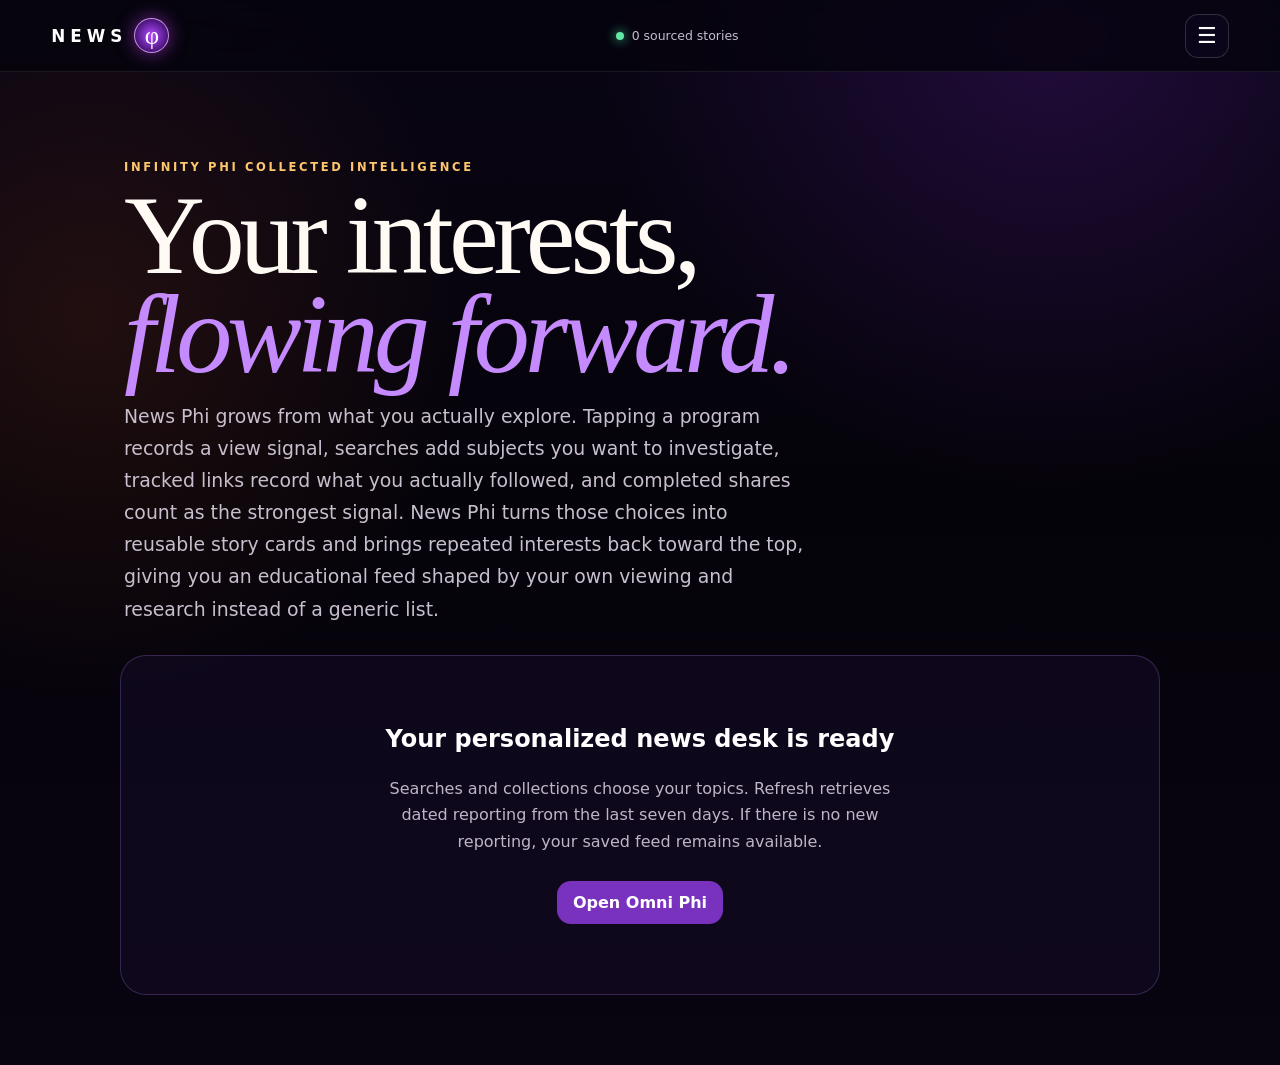
==== index.html @ f6aee5b0 "Restore dated personalized news, deduplicate sources and retain feed on outages" ====
<!doctype html>
<html lang="en">
<head>
  <meta charset="utf-8" />
  <meta name="viewport" content="width=device-width, initial-scale=1, viewport-fit=cover" />
  <title>News Phi — Collected Intelligence</title>
  <meta name="description" content="A living feed built from Infinity Phi cards plus the programs, searches, tracked clicks, and completed shares you choose across the Infinity network." />
  <meta name="theme-color" content="#080515" />
  <link rel="canonical" href="https://www-infinity4.github.io/News-Phi/" />
  <meta property="og:type" content="website" />
  <meta property="og:title" content="News Phi — Collected Intelligence" />
  <meta property="og:description" content="Your selected cards, program views, searches, tracked share-link clicks, and completed shares become reusable news and research paths." />
  <meta property="og:url" content="https://www-infinity4.github.io/News-Phi/" />
  <meta name="twitter:card" content="summary" />
  <link rel="manifest" href="manifest.webmanifest" />
  <link rel="stylesheet" href="styles.css" />
  <style>html{scroll-behavior:auto!important}</style>
<style>.news-card{position:relative}.hide-story{position:absolute;right:8px;top:8px;min-width:36px;min-height:36px;font-size:20px;z-index:2}.card-meta{padding-right:28px}</style></head>
<body>
  <header class="topbar">
    <a class="brand" href="./" aria-label="News Phi home"><strong>NEWS</strong><span>φ</span></a>
    <div class="sync-state"><i></i><span id="syncLabel">Reading shared cards</span></div>
  </header>

  <main class="shell">
    <section class="feed-head">
      <p class="eyebrow">Infinity Phi collected intelligence</p>
      <h1>Your interests,<br><em>flowing forward.</em></h1>
      <p class="intro">News Phi grows from what you actually explore. Tapping a program records a view signal, searches add subjects you want to investigate, tracked links record what you actually followed, and completed shares count as the strongest signal. News Phi turns those choices into reusable story cards and brings repeated interests back toward the top, giving you an educational feed shaped by your own viewing and research instead of a generic list.</p>
    </section>

<section class="feed" id="feed" aria-live="polite">
      <div class="loading-card">Synchronizing collected cards…</div>
    </section>
  </main>

  <dialog class="story-dialog" id="storyDialog">
    <button class="dialog-close" id="closeStory" type="button" aria-label="Close full card">×</button>
    <article id="storyContent"></article>
  </dialog>

  <script src="tracking.js?v=20260913-click1"></script>
  <script src="https://www-infinity4.github.io/Control-Phi/control-phi.js?v=20260914-wallet1" onerror="this.onerror=null;this.src='https://www-infinity4.github.io/News-Phi/control-phi.js?v=20260914-wallet1'"></script>
  <script src="https://www-infinity4.github.io/TV-Database/js/auth.js?v=20260929-news1"></script>
  <script>window.STARQUEST_LEDGER_CONFIG=window.STARQUEST_LEDGER_CONFIG||{endpoint:"https://starquest-ledger.marvaseater.workers.dev"};</script>
  <script src="https://www-infinity4.github.io/TV-Database/js/starquest-cloud-ledger.js?v=20260929-news2"></script>
<script src="news-phi-core.js?v=20261004-signal2"></script>
  <script src="https://www-infinity4.github.io/QuantaPhi/cloud-wallet-client.js?v=20261003-device-recovery3"></script>
<script src="news-phi-bridges.js?v=20261004-bridge2"></script>
  <script src="monitor-refresh-loop.js?v=20261004-fresh10"></script>
<script src="news-phi-extras.js?v=20261004-merge1"></script>
</body>
</html>
---- styles.css ----
:root {
  color-scheme: dark;
  --bg:#06040d;
  --ink:#fffaf4;
  --muted:#b9afc4;
  --orange:#ff8c32;
  --gold:#ffc76d;
  --violet:#9a50ff;
  --panel:rgba(17,10,28,.9);
  font-family:Inter,ui-sans-serif,system-ui,-apple-system,BlinkMacSystemFont,"Segoe UI",sans-serif;
}
*{box-sizing:border-box}
html{min-height:100%;background:var(--bg);scroll-behavior:smooth}
body{min-height:100vh;margin:0;color:var(--ink);background:radial-gradient(circle at 82% 4%,rgba(129,39,213,.2),transparent 28rem),radial-gradient(circle at 7% 30%,rgba(255,106,34,.11),transparent 24rem),linear-gradient(180deg,#090514,#05030a 46%,#080410)}
body::before{content:"";position:fixed;inset:0;pointer-events:none;opacity:.28;background-image:radial-gradient(circle at 15% 20%,#fff 0 1px,transparent 1.4px),radial-gradient(circle at 70% 12%,#ad7cff 0 1px,transparent 1.3px),radial-gradient(circle at 82% 64%,#ff9b58 0 1px,transparent 1.3px);background-size:210px 250px,280px 310px,330px 360px;z-index:-1}
button,input{font:inherit}
.sr-only{position:absolute!important;width:1px!important;height:1px!important;padding:0!important;margin:-1px!important;overflow:hidden!important;clip:rect(0,0,0,0)!important;white-space:nowrap!important;border:0!important}
.topbar{position:sticky;top:0;z-index:20;min-height:72px;padding:max(10px,env(safe-area-inset-top)) max(14px,4vw) 10px;display:grid;grid-template-columns:auto 1fr auto;align-items:center;gap:14px;background:rgba(6,4,13,.82);border-bottom:1px solid rgba(255,255,255,.08);backdrop-filter:blur(18px) saturate(1.25)}
.brand{display:flex;align-items:center;gap:7px;color:white;text-decoration:none}.brand strong{font-size:1.05rem;letter-spacing:.3em}.brand span{display:grid;place-items:center;width:35px;height:35px;border:1px solid rgba(240,189,255,.75);border-radius:50%;background:radial-gradient(circle,#b34cff,#481378 70%);box-shadow:0 0 18px rgba(194,67,255,.55);font:1.55rem Georgia,serif}
.sync-state{justify-self:center;display:flex;align-items:center;gap:8px;color:#c6bdcf;font-size:.78rem}.sync-state i{width:8px;height:8px;border-radius:50%;background:#64e6a4;box-shadow:0 0 11px #48e699}
.refresh{min-height:40px;padding:0 13px;border:1px solid rgba(255,169,91,.35);border-radius:13px;color:white;background:rgba(113,45,5,.25);font-weight:760}
.shell{width:min(1040px,calc(100% - 22px));margin:0 auto;padding-bottom:70px}
.feed-head{padding:clamp(36px,8vw,88px) 4px 30px}.eyebrow{margin:0;color:var(--gold);font-size:.72rem;font-weight:850;letter-spacing:.23em;text-transform:uppercase}.feed-head h1{max-width:900px;margin:12px 0 17px;font-family:Georgia,"Times New Roman",serif;font-size:clamp(2.8rem,10vw,7rem);font-weight:400;line-height:.88;letter-spacing:-.045em}.feed-head h1 em{color:#c68aff;font-weight:400}.intro{max-width:680px;margin:0;color:#c8bfce;font-size:clamp(1rem,2.6vw,1.18rem);line-height:1.7}
.feed-tools{position:sticky;top:72px;z-index:10;margin:0 0 18px;padding:10px 0;display:flex;align-items:center;gap:12px;background:linear-gradient(180deg,rgba(6,4,13,.98),rgba(6,4,13,.82) 80%,transparent)}
.feed-search{min-height:54px;flex:1;padding:0 16px;display:grid;grid-template-columns:24px 1fr;align-items:center;gap:10px;border:1px solid rgba(197,127,255,.32);border-radius:18px;background:rgba(17,10,31,.9);box-shadow:inset 0 1px 0 rgba(255,255,255,.05)}.feed-search svg{width:23px;color:#d6bcff}.feed-search input{min-width:0;border:0;outline:0;color:white;background:transparent;font-size:1rem}.feed-search input::placeholder{color:#948b9f}.card-count{white-space:nowrap;color:#b9afc3;font-size:.82rem}
.feed{display:grid;gap:18px}.news-card{overflow:hidden;border:1px solid rgba(255,145,52,.5);border-radius:27px;background:linear-gradient(145deg,rgba(71,27,5,.84),rgba(18,11,31,.95) 58%);box-shadow:0 24px 65px rgba(0,0,0,.35),inset 0 1px 0 rgba(255,219,171,.08);transition:opacity .18s ease,border-color .18s ease}.news-card.is-enriching{opacity:.78;border-color:rgba(198,138,255,.58)}.news-card.is-enriching .card-body::after{content:"Building source-backed context…";display:block;margin-top:14px;color:#cdb7dc;font-size:.78rem;letter-spacing:.08em;text-transform:uppercase}
.card-grid{display:grid;grid-template-columns:minmax(240px,.78fr) minmax(0,1.22fr)}.card-image{width:100%;height:100%;min-height:320px;object-fit:cover;background:#100a19}.card-image.fallback{display:grid;place-items:center;background:radial-gradient(circle at 50% 45%,rgba(221,78,255,.45),transparent 23%),linear-gradient(145deg,#210b37,#07182e)}.card-image.fallback span{font:6rem Georgia,serif;text-shadow:0 0 35px #c14cff}
.card-body{padding:clamp(22px,4vw,38px)}.card-meta{display:flex;flex-wrap:wrap;gap:8px;align-items:center;color:#ffbb7b;font-size:.7rem;font-weight:800;letter-spacing:.1em;text-transform:uppercase}.card-meta span+span::before{content:"•";margin-right:8px;color:#866e7e}.card-body h2{margin:9px 0 12px;font-family:Georgia,"Times New Roman",serif;font-size:clamp(1.8rem,4.8vw,3.3rem);font-weight:400;line-height:1.02}.card-excerpt{margin:0;color:#eee4df;font-size:clamp(1rem,2.4vw,1.14rem);line-height:1.72}.card-actions{display:flex;flex-wrap:wrap;gap:9px;margin-top:22px}.card-actions button,.card-actions a{min-height:44px;padding:11px 15px;border:1px solid rgba(255,169,88,.45);border-radius:14px;color:white;background:rgba(116,51,8,.28);text-decoration:none;font-weight:800}.card-actions .full{background:linear-gradient(135deg,#ce6217,#92320b)}
.empty-feed,.loading-card{min-height:340px;padding:40px 24px;display:grid;place-items:center;align-content:center;text-align:center;border:1px solid rgba(181,129,255,.24);border-radius:26px;background:rgba(18,11,34,.72);color:#bfb5c8}.empty-feed h2{margin:0 0 7px;color:white}.empty-feed p{max-width:540px;line-height:1.65}.empty-feed a{margin-top:10px;padding:12px 16px;border-radius:14px;color:white;background:#7932be;text-decoration:none;font-weight:800}
.story-dialog{width:min(850px,calc(100% - 18px));max-height:calc(100svh - 18px);padding:0;overflow:auto;border:1px solid rgba(234,169,255,.5);border-radius:28px;color:white;background:#090512;box-shadow:0 30px 100px rgba(0,0,0,.72)}.story-dialog::backdrop{background:rgba(0,0,0,.76);backdrop-filter:blur(7px)}.dialog-close{position:sticky;top:12px;float:right;z-index:3;width:46px;height:46px;margin:12px 12px -58px 0;border:1px solid rgba(255,255,255,.3);border-radius:50%;color:white;background:rgba(7,4,16,.8);font-size:1.7rem}.story-hero{width:100%;height:clamp(250px,52vw,470px);object-fit:cover;background:#120920}.story-full{padding:clamp(24px,6vw,55px)}.story-full h2{margin:9px 0 18px;font-family:Georgia,"Times New Roman",serif;font-size:clamp(2.2rem,7vw,4.8rem);font-weight:400;line-height:.96}.story-full p{color:#eee7f0;font-size:clamp(1.06rem,2.6vw,1.22rem);line-height:1.82}.story-full .lead{margin-top:0;padding-bottom:20px;border-bottom:1px solid rgba(255,255,255,.12);color:white;font-size:clamp(1.2rem,3.3vw,1.5rem);font-family:Georgia,"Times New Roman",serif;line-height:1.6}.story-sources{margin:34px 0 8px;padding:20px;border:1px solid rgba(198,138,255,.22);border-radius:18px;background:rgba(43,20,65,.34)}.story-sources h3{margin:0 0 12px;color:#e6d2ff;font-size:.78rem;letter-spacing:.13em;text-transform:uppercase}.story-sources ul{list-style:none;margin:0;padding:0;display:grid;gap:10px}.story-sources li{display:grid;grid-template-columns:1fr auto;gap:12px;align-items:center;padding-top:10px;border-top:1px solid rgba(255,255,255,.08)}.story-sources li:first-child{padding-top:0;border-top:0}.story-sources a{color:#fff2dc;text-decoration:none;font-weight:750}.story-sources span{color:#a99ab7;font-size:.75rem;text-transform:uppercase}
@media(max-width:720px){.topbar{grid-template-columns:auto 1fr auto}.sync-state span{display:none}.shell{width:calc(100% - 14px)}.feed-head{padding-top:42px}.feed-head h1{font-size:clamp(3rem,15vw,5rem)}.feed-tools{align-items:stretch;flex-direction:column}.feed-search{width:100%;grid-template-columns:1fr}.card-count{align-self:flex-end;font-size:.74rem}.card-grid{grid-template-columns:1fr}.card-image{height:230px;min-height:230px}.card-body{padding:22px 17px 25px}.card-body h2{font-size:clamp(2rem,10vw,3rem)}.card-excerpt{font-size:1.03rem}.story-dialog{border-radius:22px}.refresh{padding:0 10px}.story-sources li{grid-template-columns:1fr}.story-sources span{justify-self:start}}
@media(prefers-reduced-motion:reduce){*{scroll-behavior:auto!important}}

.card-actions .share-card{border-color:rgba(255,211,104,.75);background:linear-gradient(135deg,rgba(155,73,11,.72),rgba(91,39,8,.72));cursor:pointer}
.card-actions .share-card:focus-visible{outline:2px solid var(--gold);outline-offset:2px}
.feed-controls{display:flex;flex-wrap:wrap;gap:12px;align-items:center;margin:0 0 16px}
.feed-controls button,.feed-controls select,.card-actions .hide-story{font:inherit;padding:8px 12px;border-radius:10px;border:1px solid rgba(198,138,255,.5);background:rgba(40,20,60,.7);color:inherit;cursor:pointer}
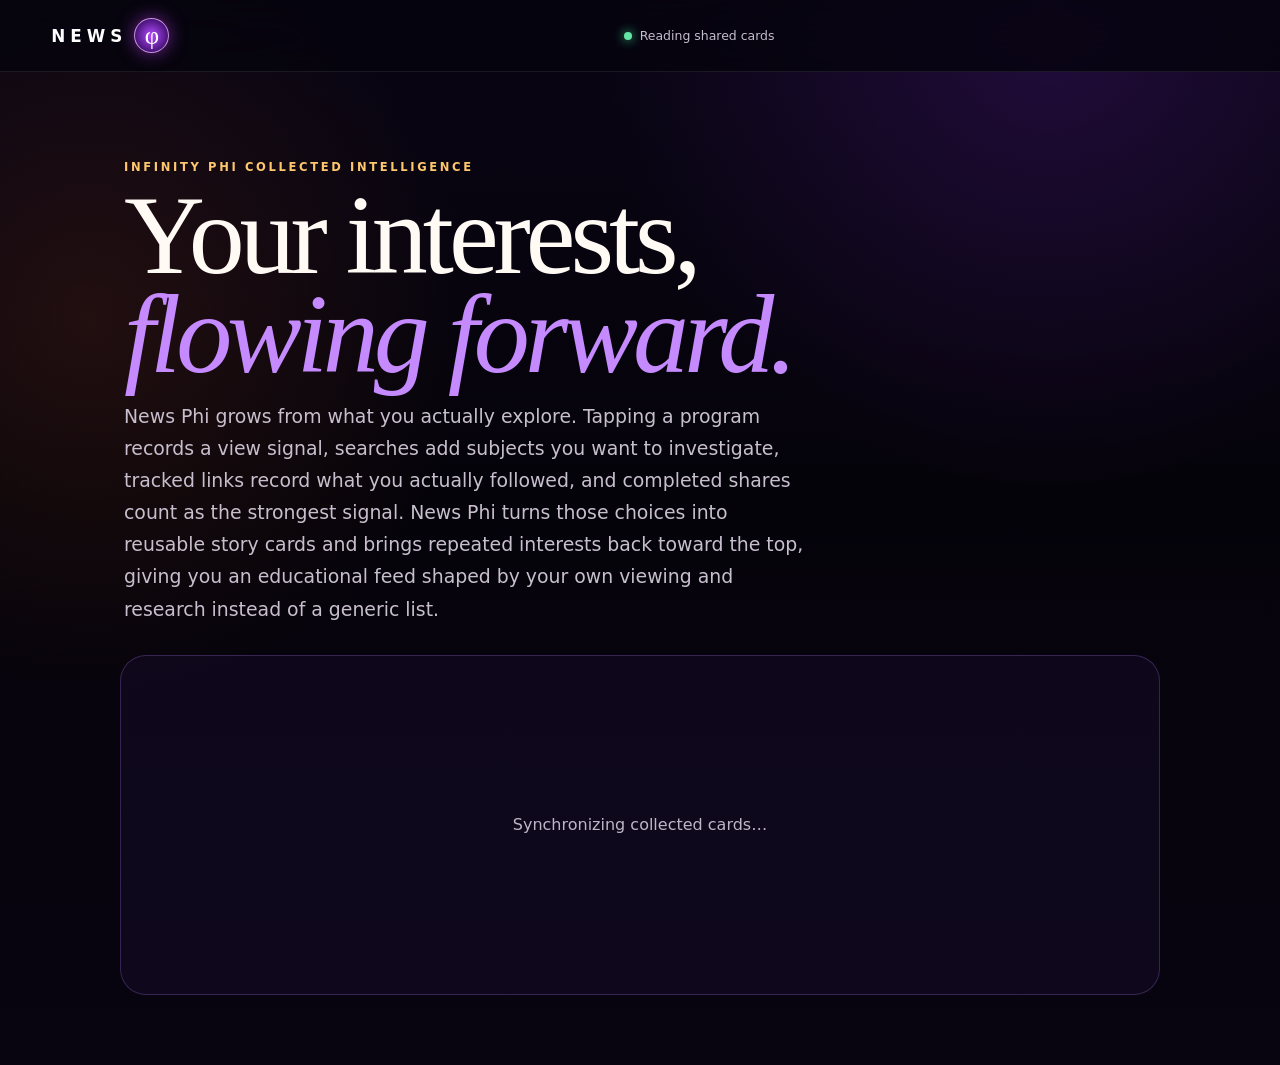
==== commit 10a980f7: "Load story-image share and handoff fixes" ====
--- a/index.html
+++ b/index.html
@@ -44,10 +44,10 @@
   <script src="https://www-infinity4.github.io/TV-Database/js/auth.js?v=20260929-news1"></script>
   <script>window.STARQUEST_LEDGER_CONFIG=window.STARQUEST_LEDGER_CONFIG||{endpoint:"https://starquest-ledger.marvaseater.workers.dev"};</script>
   <script src="https://www-infinity4.github.io/TV-Database/js/starquest-cloud-ledger.js?v=20260929-news2"></script>
-<script src="news-phi-core.js?v=20261004-signal2"></script>
+<script src="news-phi-core.js?v=20261005-handoff3"></script>
   <script src="https://www-infinity4.github.io/QuantaPhi/cloud-wallet-client.js?v=20261003-device-recovery3"></script>
 <script src="news-phi-bridges.js?v=20261004-bridge2"></script>
-  <script src="monitor-refresh-loop.js?v=20261004-fresh10"></script>
+  <script src="monitor-refresh-loop.js?v=20261005-interest1"></script>
 <script src="news-phi-extras.js?v=20261004-merge1"></script>
 </body>
 </html>
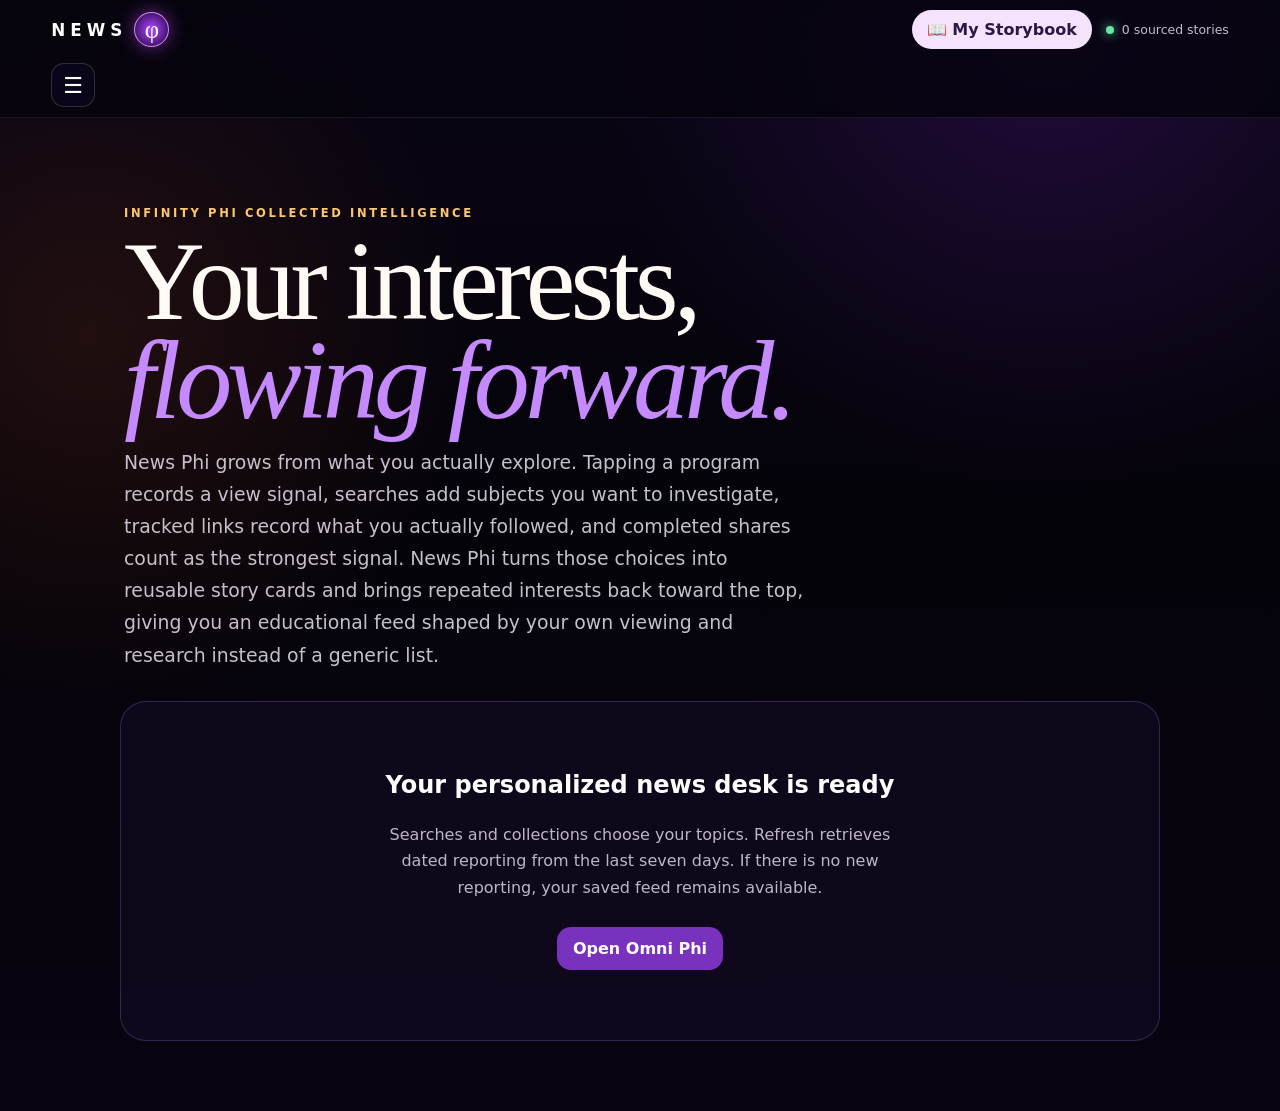
==== commit c9dc5484: "feat(news): add My Storybook link and refresh collection bridge cache version" ====
--- a/index.html
+++ b/index.html
@@ -15,10 +15,11 @@
   <link rel="manifest" href="manifest.webmanifest" />
   <link rel="stylesheet" href="styles.css" />
   <style>html{scroll-behavior:auto!important}</style>
-<style>.news-card{position:relative}.hide-story{position:absolute;right:8px;top:8px;min-width:36px;min-height:36px;font-size:20px;z-index:2}.card-meta{padding-right:28px}</style></head>
+<style>.news-card{position:relative}.hide-story{position:absolute;right:8px;top:8px;min-width:36px;min-height:36px;font-size:20px;z-index:2}.card-meta{padding-right:28px}.storybook-shortcut{display:inline-flex;align-items:center;justify-content:center;padding:10px 15px;border-radius:999px;background:#f5e2ff;color:#2b1845!important;text-decoration:none;font-weight:900;margin-left:auto;white-space:nowrap}</style></head>
 <body>
   <header class="topbar">
     <a class="brand" href="./" aria-label="News Phi home"><strong>NEWS</strong><span>φ</span></a>
+    <a class="storybook-shortcut" href="storybook.html" aria-label="Open My Storybook">📖 My Storybook</a>
     <div class="sync-state"><i></i><span id="syncLabel">Reading shared cards</span></div>
   </header>
 
@@ -44,9 +45,9 @@
   <script src="https://www-infinity4.github.io/TV-Database/js/auth.js?v=20260929-news1"></script>
   <script>window.STARQUEST_LEDGER_CONFIG=window.STARQUEST_LEDGER_CONFIG||{endpoint:"https://starquest-ledger.marvaseater.workers.dev"};</script>
   <script src="https://www-infinity4.github.io/TV-Database/js/starquest-cloud-ledger.js?v=20260929-news2"></script>
-<script src="news-phi-core.js?v=20261005-handoff3"></script>
+<script src="news-phi-core.js?v=20261008-collections2"></script>
   <script src="https://www-infinity4.github.io/QuantaPhi/cloud-wallet-client.js?v=20261003-device-recovery3"></script>
-<script src="news-phi-bridges.js?v=20261004-bridge2"></script>
+<script src="news-phi-bridges.js?v=20261008-collections2"></script>
   <script src="monitor-refresh-loop.js?v=20261005-interest1"></script>
 <script src="news-phi-extras.js?v=20261004-merge1"></script>
 </body>
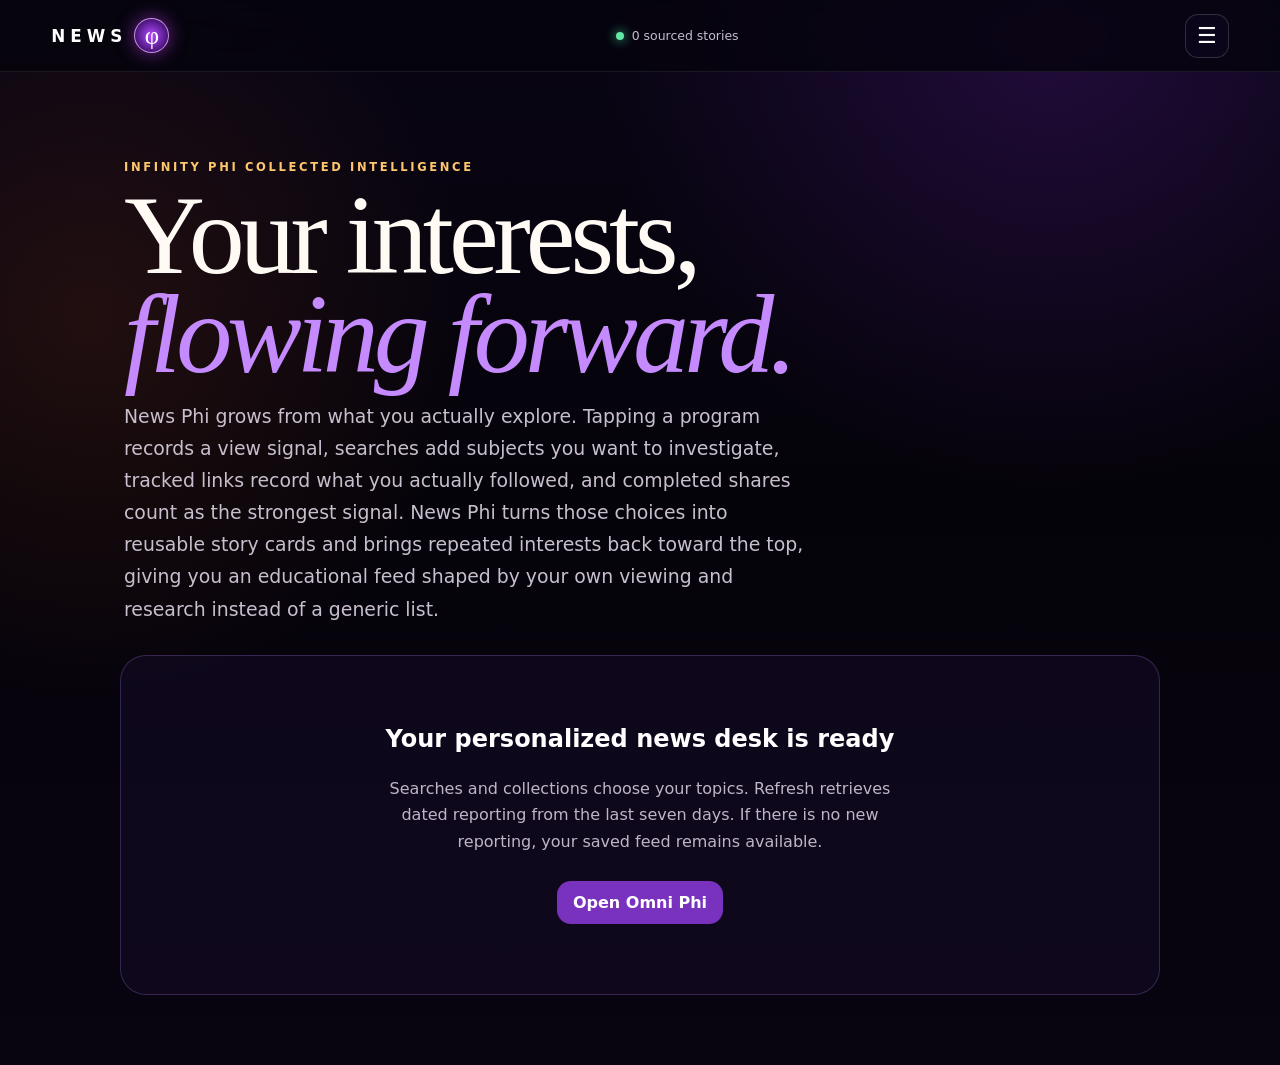
==== commit a9be570e: "fix(news): restore original News Phi header and layout; remove My Storybook takeover" ====
--- a/index.html
+++ b/index.html
@@ -15,11 +15,10 @@
   <link rel="manifest" href="manifest.webmanifest" />
   <link rel="stylesheet" href="styles.css" />
   <style>html{scroll-behavior:auto!important}</style>
-<style>.news-card{position:relative}.hide-story{position:absolute;right:8px;top:8px;min-width:36px;min-height:36px;font-size:20px;z-index:2}.card-meta{padding-right:28px}.storybook-shortcut{display:inline-flex;align-items:center;justify-content:center;padding:10px 15px;border-radius:999px;background:#f5e2ff;color:#2b1845!important;text-decoration:none;font-weight:900;margin-left:auto;white-space:nowrap}</style></head>
+<style>.news-card{position:relative}.hide-story{position:absolute;right:8px;top:8px;min-width:36px;min-height:36px;font-size:20px;z-index:2}.card-meta{padding-right:28px}</style></head>
 <body>
   <header class="topbar">
     <a class="brand" href="./" aria-label="News Phi home"><strong>NEWS</strong><span>φ</span></a>
-    <a class="storybook-shortcut" href="storybook.html" aria-label="Open My Storybook">📖 My Storybook</a>
     <div class="sync-state"><i></i><span id="syncLabel">Reading shared cards</span></div>
   </header>
 
@@ -45,10 +44,10 @@
   <script src="https://www-infinity4.github.io/TV-Database/js/auth.js?v=20260929-news1"></script>
   <script>window.STARQUEST_LEDGER_CONFIG=window.STARQUEST_LEDGER_CONFIG||{endpoint:"https://starquest-ledger.marvaseater.workers.dev"};</script>
   <script src="https://www-infinity4.github.io/TV-Database/js/starquest-cloud-ledger.js?v=20260929-news2"></script>
-<script src="news-phi-core.js?v=20261008-collections2"></script>
+<script src="news-phi-core.js?v=20261008-news-only7"></script>
   <script src="https://www-infinity4.github.io/QuantaPhi/cloud-wallet-client.js?v=20261003-device-recovery3"></script>
-<script src="news-phi-bridges.js?v=20261008-collections2"></script>
-  <script src="monitor-refresh-loop.js?v=20261005-interest1"></script>
+<script src="news-phi-bridges.js?v=20261008-safe-monitor7"></script>
+  <script src="monitor-refresh-loop.js?v=20261008-fresh-news7"></script>
 <script src="news-phi-extras.js?v=20261004-merge1"></script>
 </body>
 </html>
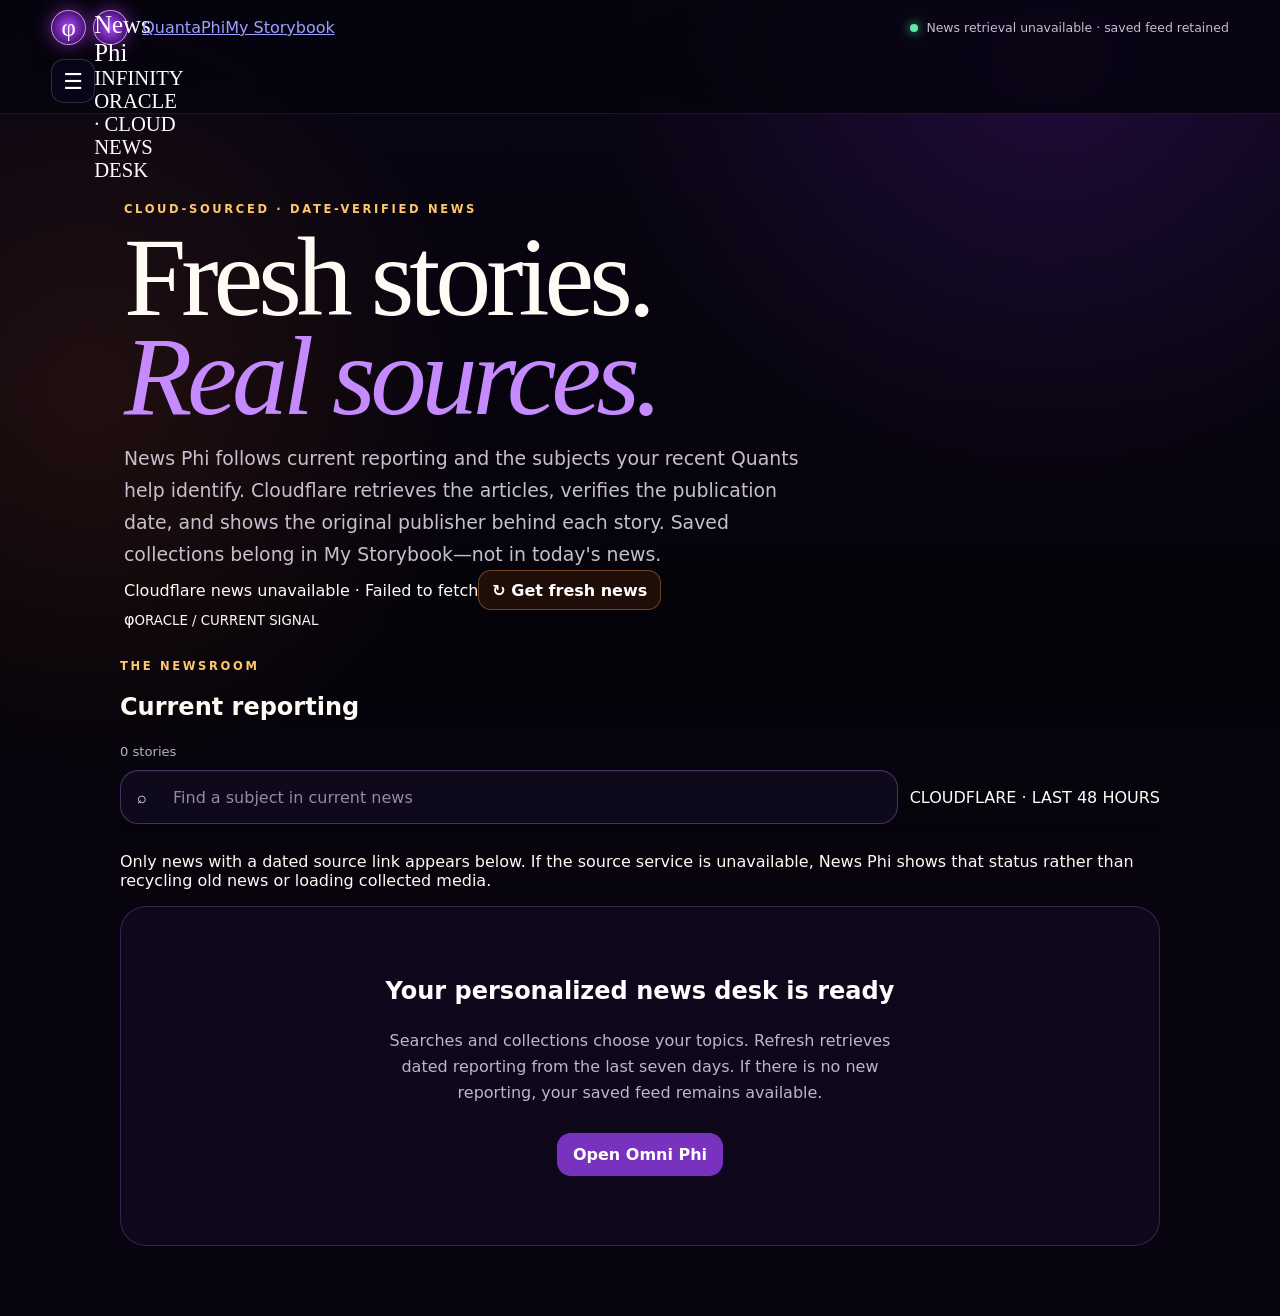
==== commit 31b295bf: "design(news): Oracle Studio visual newsroom and Cloudflare-only news feed" ====
--- a/index.html
+++ b/index.html
@@ -1,53 +1,46 @@
 <!doctype html>
-<html lang="en">
-<head>
-  <meta charset="utf-8" />
-  <meta name="viewport" content="width=device-width, initial-scale=1, viewport-fit=cover" />
-  <title>News Phi — Collected Intelligence</title>
-  <meta name="description" content="A living feed built from Infinity Phi cards plus the programs, searches, tracked clicks, and completed shares you choose across the Infinity network." />
-  <meta name="theme-color" content="#080515" />
-  <link rel="canonical" href="https://www-infinity4.github.io/News-Phi/" />
-  <meta property="og:type" content="website" />
-  <meta property="og:title" content="News Phi — Collected Intelligence" />
-  <meta property="og:description" content="Your selected cards, program views, searches, tracked share-link clicks, and completed shares become reusable news and research paths." />
-  <meta property="og:url" content="https://www-infinity4.github.io/News-Phi/" />
-  <meta name="twitter:card" content="summary" />
-  <link rel="manifest" href="manifest.webmanifest" />
-  <link rel="stylesheet" href="styles.css" />
-  <style>html{scroll-behavior:auto!important}</style>
-<style>.news-card{position:relative}.hide-story{position:absolute;right:8px;top:8px;min-width:36px;min-height:36px;font-size:20px;z-index:2}.card-meta{padding-right:28px}</style></head>
-<body>
-  <header class="topbar">
-    <a class="brand" href="./" aria-label="News Phi home"><strong>NEWS</strong><span>φ</span></a>
-    <div class="sync-state"><i></i><span id="syncLabel">Reading shared cards</span></div>
-  </header>
-
-  <main class="shell">
-    <section class="feed-head">
-      <p class="eyebrow">Infinity Phi collected intelligence</p>
-      <h1>Your interests,<br><em>flowing forward.</em></h1>
-      <p class="intro">News Phi grows from what you actually explore. Tapping a program records a view signal, searches add subjects you want to investigate, tracked links record what you actually followed, and completed shares count as the strongest signal. News Phi turns those choices into reusable story cards and brings repeated interests back toward the top, giving you an educational feed shaped by your own viewing and research instead of a generic list.</p>
-    </section>
-
-<section class="feed" id="feed" aria-live="polite">
-      <div class="loading-card">Synchronizing collected cards…</div>
-    </section>
-  </main>
-
-  <dialog class="story-dialog" id="storyDialog">
-    <button class="dialog-close" id="closeStory" type="button" aria-label="Close full card">×</button>
-    <article id="storyContent"></article>
-  </dialog>
-
-  <script src="tracking.js?v=20260913-click1"></script>
-  <script src="https://www-infinity4.github.io/Control-Phi/control-phi.js?v=20260914-wallet1" onerror="this.onerror=null;this.src='https://www-infinity4.github.io/News-Phi/control-phi.js?v=20260914-wallet1'"></script>
-  <script src="https://www-infinity4.github.io/TV-Database/js/auth.js?v=20260929-news1"></script>
-  <script>window.STARQUEST_LEDGER_CONFIG=window.STARQUEST_LEDGER_CONFIG||{endpoint:"https://starquest-ledger.marvaseater.workers.dev"};</script>
-  <script src="https://www-infinity4.github.io/TV-Database/js/starquest-cloud-ledger.js?v=20260929-news2"></script>
-<script src="news-phi-core.js?v=20261008-news-only7"></script>
-  <script src="https://www-infinity4.github.io/QuantaPhi/cloud-wallet-client.js?v=20261003-device-recovery3"></script>
-<script src="news-phi-bridges.js?v=20261008-safe-monitor7"></script>
-  <script src="monitor-refresh-loop.js?v=20261008-fresh-news7"></script>
-<script src="news-phi-extras.js?v=20261004-merge1"></script>
-</body>
-</html>
+<html lang="en"><head><meta charset="utf-8"><meta name="viewport" content="width=device-width,initial-scale=1,viewport-fit=cover">
+<title>News Phi · Infinity Oracle</title>
+<meta name="description" content="Fresh source-backed reporting served from the News Phi Cloudflare news desk, researched from current headlines and your recent Quant interests.">
+<meta name="theme-color" content="#10141d">
+<link rel="canonical" href="https://quantaphi.org/news-phi/">
+<meta property="og:type" content="website"><meta property="og:title" content="News Phi · Infinity Oracle">
+<meta property="og:description" content="Fresh original-source headlines from the Cloudflare news desk. Never an old Quant archive.">
+<meta property="og:url" content="https://quantaphi.org/news-phi/">
+<meta name="twitter:card" content="summary">
+<link rel="manifest" href="manifest.webmanifest">
+<link rel="stylesheet" href="styles.css?v=20261008-oracle9">
+<link rel="stylesheet" href="oracle-news.css?v=20261008-oracle9">
+</head><body>
+<header class="topbar oracle-header">
+ <a class="brand" href="/news-phi/" aria-label="News Phi home"><span class="oracle-mark">φ</span><span class="oracle-brand">News Phi<small>INFINITY ORACLE · CLOUD NEWS DESK</small></span></a>
+ <nav class="oracle-nav"><a href="/">QuantaPhi</a><a href="/storybook/">My Storybook</a></nav>
+ <div class="sync-state"><i></i><span id="syncLabel">Contacting Cloudflare…</span></div>
+</header>
+<main class="shell">
+ <section class="feed-head oracle-hero">
+  <div class="oracle-intro">
+   <p class="eyebrow"><span class="green-dot"></span> CLOUD-SOURCED · DATE-VERIFIED NEWS</p>
+   <h1>Fresh stories.<br><em>Real sources.</em></h1>
+   <p class="intro">News Phi follows current reporting and the subjects your recent Quants help identify. Cloudflare retrieves the articles, verifies the publication date, and shows the original publisher behind each story. Saved collections belong in My Storybook—not in today's news.</p>
+   <div class="oracle-status"><span id="newsCloudStatus" role="status">Checking dated articles at Cloudflare…</span><button type="button" class="refresh" id="cloudRefresh">↻ Get fresh news</button></div>
+  </div>
+  <div class="oracle-art" aria-hidden="true"><span class="news-orbit orb-one"></span><span class="news-orbit orb-two"></span><span class="news-orbit orb-three"></span><span class="news-art-core">φ</span><small>ORACLE / CURRENT SIGNAL</small></div>
+ </section>
+ <section class="desk-panel" aria-label="Current headlines">
+  <div class="feed-title"><div><p class="eyebrow">THE NEWSROOM</p><h2>Current reporting</h2></div><span id="cardCount" class="card-count">0 current stories</span></div>
+  <div class="feed-tools"><label class="feed-search" for="feedSearch"><span aria-hidden="true">⌕</span><input id="feedSearch" placeholder="Find a subject in current news" autocomplete="off" type="search"></label><span class="cloud-verify">CLOUDFLARE · LAST 48 HOURS</span></div>
+  <p class="source-policy">Only news with a dated source link appears below. If the source service is unavailable, News Phi shows that status rather than recycling old news or loading collected media.</p>
+  <section class="feed" id="feed" aria-live="polite"><div class="loading-card">Checking live news publishers at Cloudflare…</div></section>
+ </section>
+</main>
+<dialog class="story-dialog" id="storyDialog"><button class="dialog-close" id="closeStory" type="button" aria-label="Close story">×</button><article id="storyContent"></article></dialog>
+<script src="tracking.js?v=20260913-click1"></script>
+<script src="https://www-infinity4.github.io/Control-Phi/control-phi.js?v=20260914-wallet1" onerror="this.onerror=null;this.src='https://www-infinity4.github.io/News-Phi/control-phi.js?v=20260914-wallet1'"></script>
+<script src="https://www-infinity4.github.io/TV-Database/js/auth.js?v=20260929-news1"></script>
+<script>window.STARQUEST_LEDGER_CONFIG=window.STARQUEST_LEDGER_CONFIG||{endpoint:"https://starquest-ledger.marvaseater.workers.dev"};</script>
+<script src="https://www-infinity4.github.io/TV-Database/js/starquest-cloud-ledger.js?v=20260929-news2"></script>
+<script src="https://www-infinity4.github.io/QuantaPhi/cloud-wallet-client.js?v=20261003-device-recovery3"></script>
+<script src="news-phi-core.js?v=20261008-oracle9"></script>
+<script src="news-phi-cloud.js?v=20261008-oracle9"></script>
+</body></html>
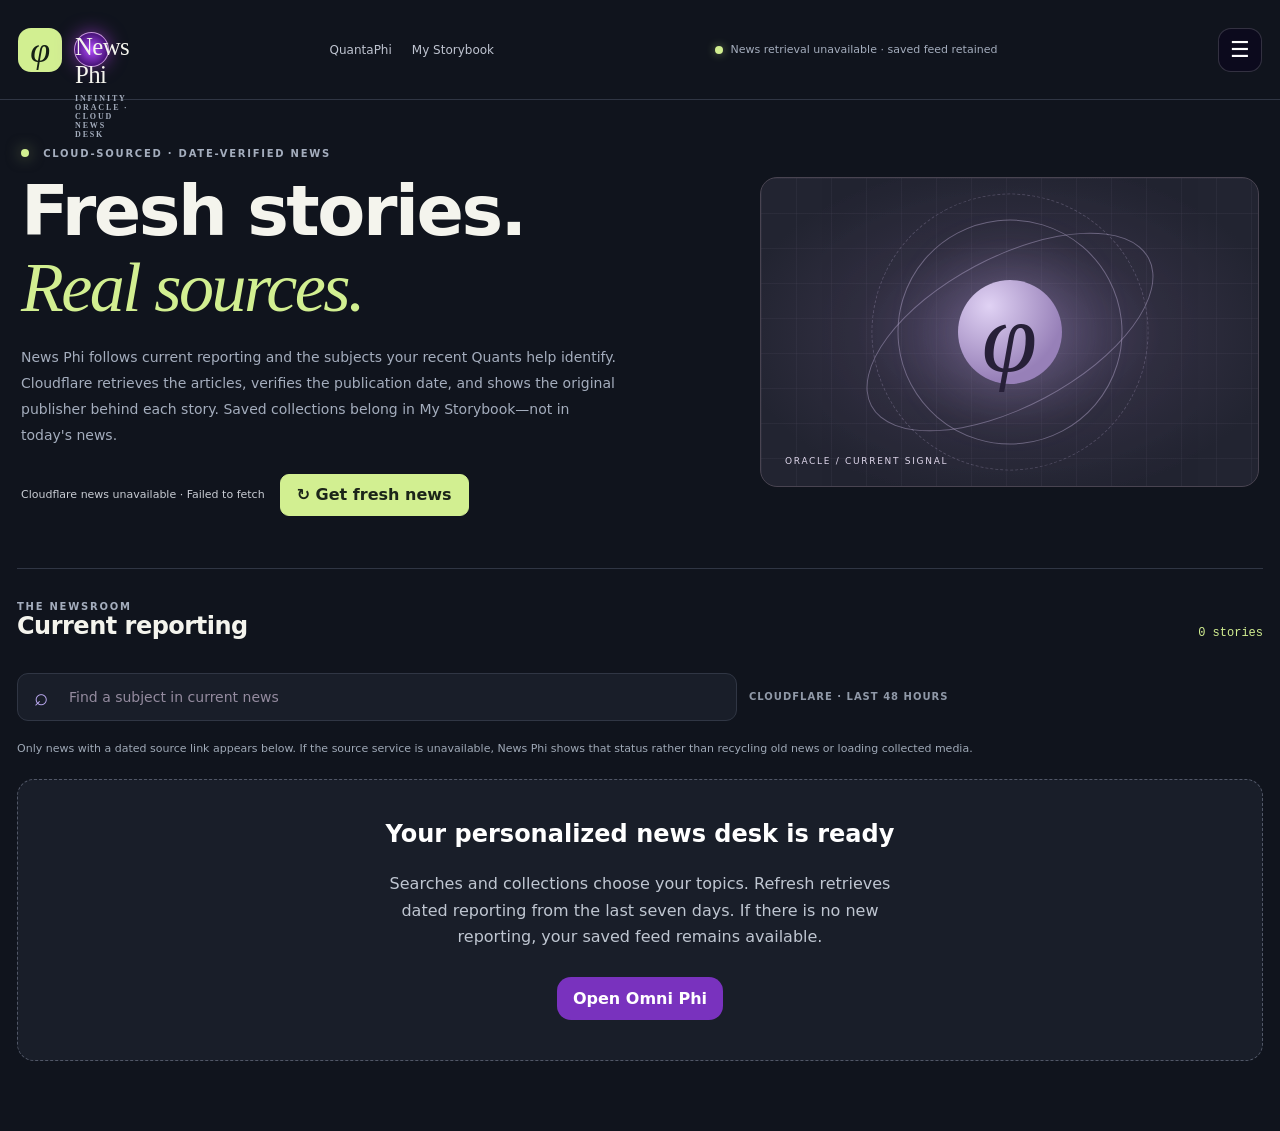
==== commit 8750bc1f: "fix(news): prevent even one frame of stale news before Cloudflare feed loads" ====
--- a/index.html
+++ b/index.html
@@ -41,6 +41,7 @@
 <script>window.STARQUEST_LEDGER_CONFIG=window.STARQUEST_LEDGER_CONFIG||{endpoint:"https://starquest-ledger.marvaseater.workers.dev"};</script>
 <script src="https://www-infinity4.github.io/TV-Database/js/starquest-cloud-ledger.js?v=20260929-news2"></script>
 <script src="https://www-infinity4.github.io/QuantaPhi/cloud-wallet-client.js?v=20261003-device-recovery3"></script>
+<script>try{localStorage.setItem('newsPhi:monitorCards:v1','[]')}catch(_){/* no old news during cloud startup */}</script>
 <script src="news-phi-core.js?v=20261008-oracle9"></script>
 <script src="news-phi-cloud.js?v=20261008-oracle9"></script>
 </body></html>
--- a/oracle-news.css
+++ b/oracle-news.css
@@ -0,0 +1,65 @@
+/* Infinity Oracle design system — the My Storybook aesthetic for News Phi. */
+:root{color-scheme:dark;--bg:#10141d;--ink:#f4f4ed;--muted:#a4adbd;--orange:#d2ef91;--gold:#d2ef91;--violet:#baa8ef;--panel:#191e29}
+html{background:#10141d;scroll-behavior:auto}
+body{background:#10141d;color:#f4f4ed}
+body::before{display:none}
+.oracle-header{position:relative;display:flex;flex-wrap:wrap;justify-content:space-between;align-items:center;min-height:100px;padding:15px max(18px,calc((100% - 1270px)/2));background:#10141d;border-bottom:1px solid #303644;backdrop-filter:none;gap:12px}
+.oracle-header .brand{font-size:22px;font-weight:800;letter-spacing:-.6px;gap:12px}
+.oracle-header .brand .oracle-mark{width:44px;height:44px;border:0;border-radius:13px;background:#d2ef91;box-shadow:none;color:#152015;font:italic 36px Georgia,serif;display:grid;place-items:center}
+.oracle-brand{line-height:1.2;color:#f4f4ed}
+.oracle-brand small{display:block;font-size:8px;letter-spacing:1.85px;color:#a4adbd;margin-top:5px;font-weight:700}
+.oracle-nav{display:flex;align-items:center;gap:20px;font-size:12px;color:#bfc4d0;flex-wrap:wrap}.oracle-nav a{color:inherit;text-decoration:none}.oracle-nav a:hover{color:#d2ef91}
+.oracle-header .sync-state{justify-self:auto;font-size:11px;color:#a4adbd;max-width:300px}
+.oracle-header .sync-state i{background:#d2ef91;box-shadow:0 0 10px #d2ef9177}
+.shell{width:min(1260px,calc(100% - 34px));padding-bottom:70px}
+.oracle-hero{padding:48px 4px 52px;display:grid;grid-template-columns:minmax(0,1.15fr) minmax(220px,.85fr);align-items:center;gap:clamp(20px,5vw,65px)}
+.eyebrow{font-size:10px;letter-spacing:1.75px;color:#a4adbd;font-weight:750}
+.green-dot{display:inline-block;width:8px;height:8px;background:#d2ef91;border-radius:50%;margin-right:9px;box-shadow:0 0 15px #d2ef9188}
+.oracle-hero h1{font-family:Inter,ui-sans-serif,system-ui,sans-serif;font-size:clamp(40px,5.5vw,70px);font-weight:550;letter-spacing:-2.5px;line-height:1.08;margin:15px 0 20px}
+.oracle-hero h1 em{font-family:Georgia,serif;font-weight:400;color:#d2ef91}
+.oracle-hero .intro{max-width:600px;color:#a4adbd;font-size:14px;line-height:1.85}
+.oracle-status{display:flex;align-items:center;gap:15px;flex-wrap:wrap;margin-top:25px}
+#newsCloudStatus{font-size:11px;color:#c8ccd3}
+.refresh{min-height:42px;border-radius:9px;padding:10px 16px;background:#d2ef91;color:#1c2519;border:1px solid #d2ef91;cursor:pointer;font-weight:750}
+.refresh:focus-visible{outline:2px solid #baa8ef;outline-offset:3px}
+.oracle-art{height:310px;position:relative;overflow:hidden;border-radius:17px;border:1px solid #494451;background:radial-gradient(ellipse at center,#574d70 0,#302e40 43%,#222431 78%)}
+.oracle-art::before{content:"";position:absolute;inset:0;background-image:linear-gradient(#9a93af11 1px,transparent 1px),linear-gradient(90deg,#9a93af11 1px,transparent 1px);background-size:35px 35px}
+.news-orbit{position:absolute;top:50%;left:50%;border-radius:50%;border:1px solid #c9b9e266;transform:translate(-50%,-50%) rotate(-28deg)}
+.orb-one{width:225px;height:225px}.orb-two{width:315px;height:150px}.orb-three{width:277px;height:277px;border-style:dashed;opacity:.6}
+.news-art-core{position:absolute;width:104px;height:104px;left:50%;top:50%;transform:translate(-50%,-50%);display:grid;place-items:center;border-radius:50%;background:radial-gradient(circle at 30% 25%,#e0d2f4,#9780b8 70%);color:#272038;font:italic 100px Georgia,serif;box-shadow:0 0 70px #b6a0cf55}
+.oracle-art small{position:absolute;bottom:20px;left:24px;letter-spacing:1.7px;color:#dfd7eb;font-size:9px}
+.desk-panel{border-top:1px solid #303644;padding-top:32px}
+.feed-title{display:flex;align-items:flex-end;justify-content:space-between;gap:15px;flex-wrap:wrap;margin-bottom:23px}
+.feed-title h2{font-size:24px;font-weight:550;letter-spacing:-.5px;margin:0}
+.feed-title .card-count{color:#d2ef91;font:12px ui-monospace,monospace}
+.feed-tools{position:static;background:none;flex-wrap:wrap;margin:0 0 9px}
+.feed-search{flex:1;max-width:720px;min-height:48px;background:#191e29;border:1px solid #303644;border-radius:11px;box-shadow:none;grid-template-columns:22px 1fr;gap:11px}
+.feed-search input{color:#f4f4ed;font-size:14px}
+.feed-search span{color:#baa8ef;font-size:24px}
+.cloud-verify{color:#9099a8;font-size:10px;letter-spacing:1px;font-weight:700}
+.source-policy{font-size:11px;line-height:1.6;color:#9fa9b7;margin:0 0 22px}
+.feed{display:grid;grid-template-columns:repeat(auto-fit,minmax(min(100%,360px),1fr));gap:16px}
+.news-card{background:linear-gradient(145deg,#202632,#171d29);border:1px solid #353e4b;border-radius:17px;box-shadow:none}
+.news-card:hover{border-color:#7f7399}
+.card-grid{display:flex;flex-direction:column;height:100%}
+.card-image.fallback{min-height:115px;height:115px;background:radial-gradient(ellipse at center,#45425c,#222431 70%);border-bottom:1px solid #393f4e}
+.card-image.fallback span{color:#d1bff1;text-shadow:none;font:italic 72px Georgia,serif}
+.card-image:not(.fallback){height:115px;min-height:115px;object-fit:cover}
+.card-body{padding:20px;display:flex;flex-direction:column;flex:1}
+.card-meta{color:#baa8ef;letter-spacing:.06em;font-size:10px}
+.card-meta span+span::before{color:#6c7180}
+.card-body h2{font:600 19px/1.35 Inter,ui-sans-serif,system-ui,sans-serif;letter-spacing:-.3px;margin:9px 0}
+.card-excerpt{color:#bfc6d1;font-size:13px;line-height:1.7;flex:1}
+.card-actions{margin-top:22px;gap:7px}
+.card-actions button,.card-actions a{border-radius:10px;background:#2b3240;border:1px solid #535a67;color:#f4f4ed;font-size:11px;padding:10px 12px;min-height:39px}
+.card-actions .full{background:#d2ef91;color:#172018;border-color:#d2ef91}
+.card-actions .share-card{background:#2b3240;color:#f4f4ed;border:1px solid #535a67}
+.card-actions .hide-story{border-radius:50%;background:#151a23;color:#bfc6d1;padding:6px;min-height:31px;min-width:31px}
+.empty-feed,.loading-card{grid-column:1/-1;background:#191e29;border:1px dashed #515767;border-radius:17px;color:#bfc6d1;min-height:180px}
+.story-dialog{background:#191e29;border:1px solid #7d748c;border-radius:20px}
+.story-dialog .story-full h2{font-family:Inter,system-ui,sans-serif;font-weight:550}
+.story-dialog .dialog-close{background:#d2ef91;color:#172018;border-radius:10px}
+.story-full{padding:clamp(22px,5vw,42px)}.story-sources{background:#202632;border:1px solid #353e4b}
+.story-sources a{color:#d2ef91}
+@media(max-width:760px){.oracle-header{padding:12px 16px}.oracle-header .sync-state{display:none}.oracle-hero{grid-template-columns:1fr;padding:28px 2px}.oracle-hero h1{font-size:clamp(38px,9vw,55px)}.oracle-art{height:200px}.orb-one{width:155px;height:155px}.orb-two{width:230px;height:100px}.orb-three{width:180px;height:180px}.news-art-core{height:74px;width:74px;font-size:71px}.feed{grid-template-columns:1fr}.feed-search{width:100%}.card-image.fallback{height:100px;min-height:100px}.card-body{padding:19px}.card-body h2{font-size:20px}.source-policy{margin-top:9px}.oracle-nav{gap:12px;font-size:11px}}
+@media(prefers-reduced-motion:reduce){*{transition:none!important;animation:none!important}}
